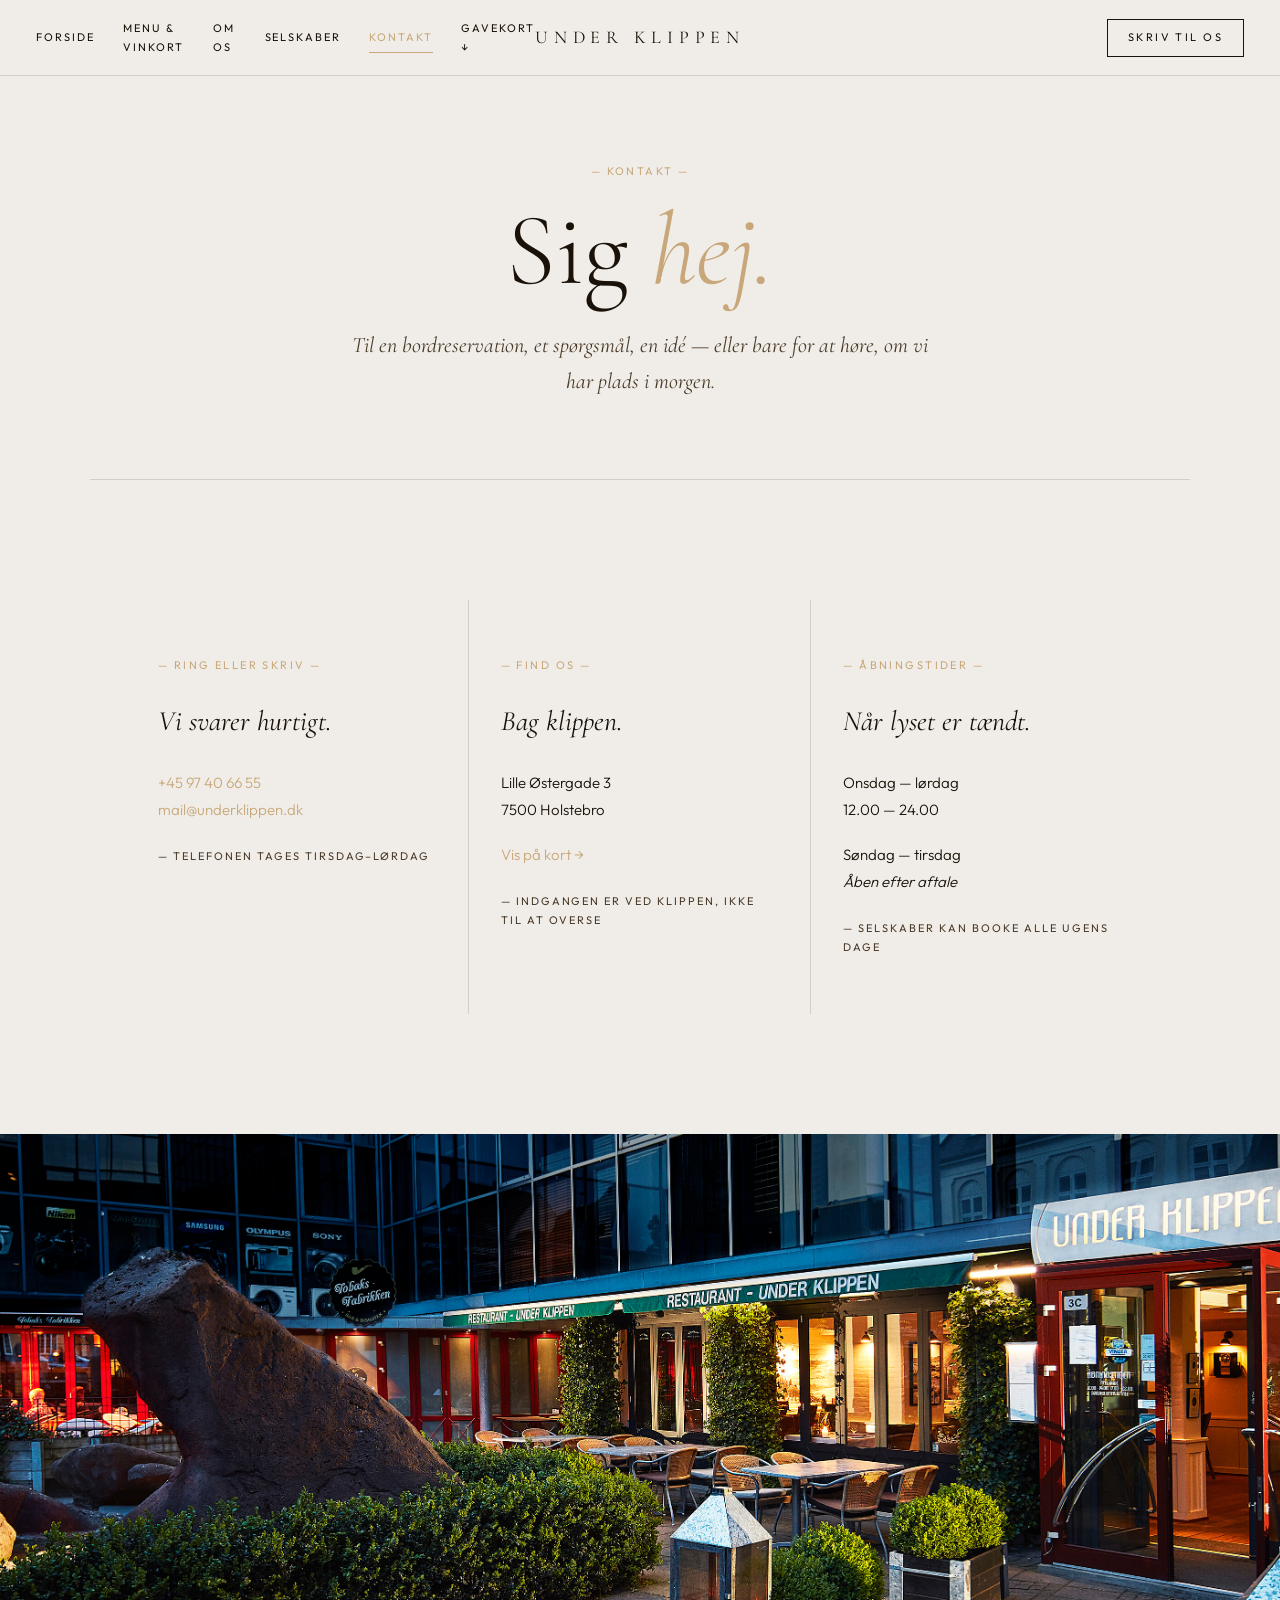
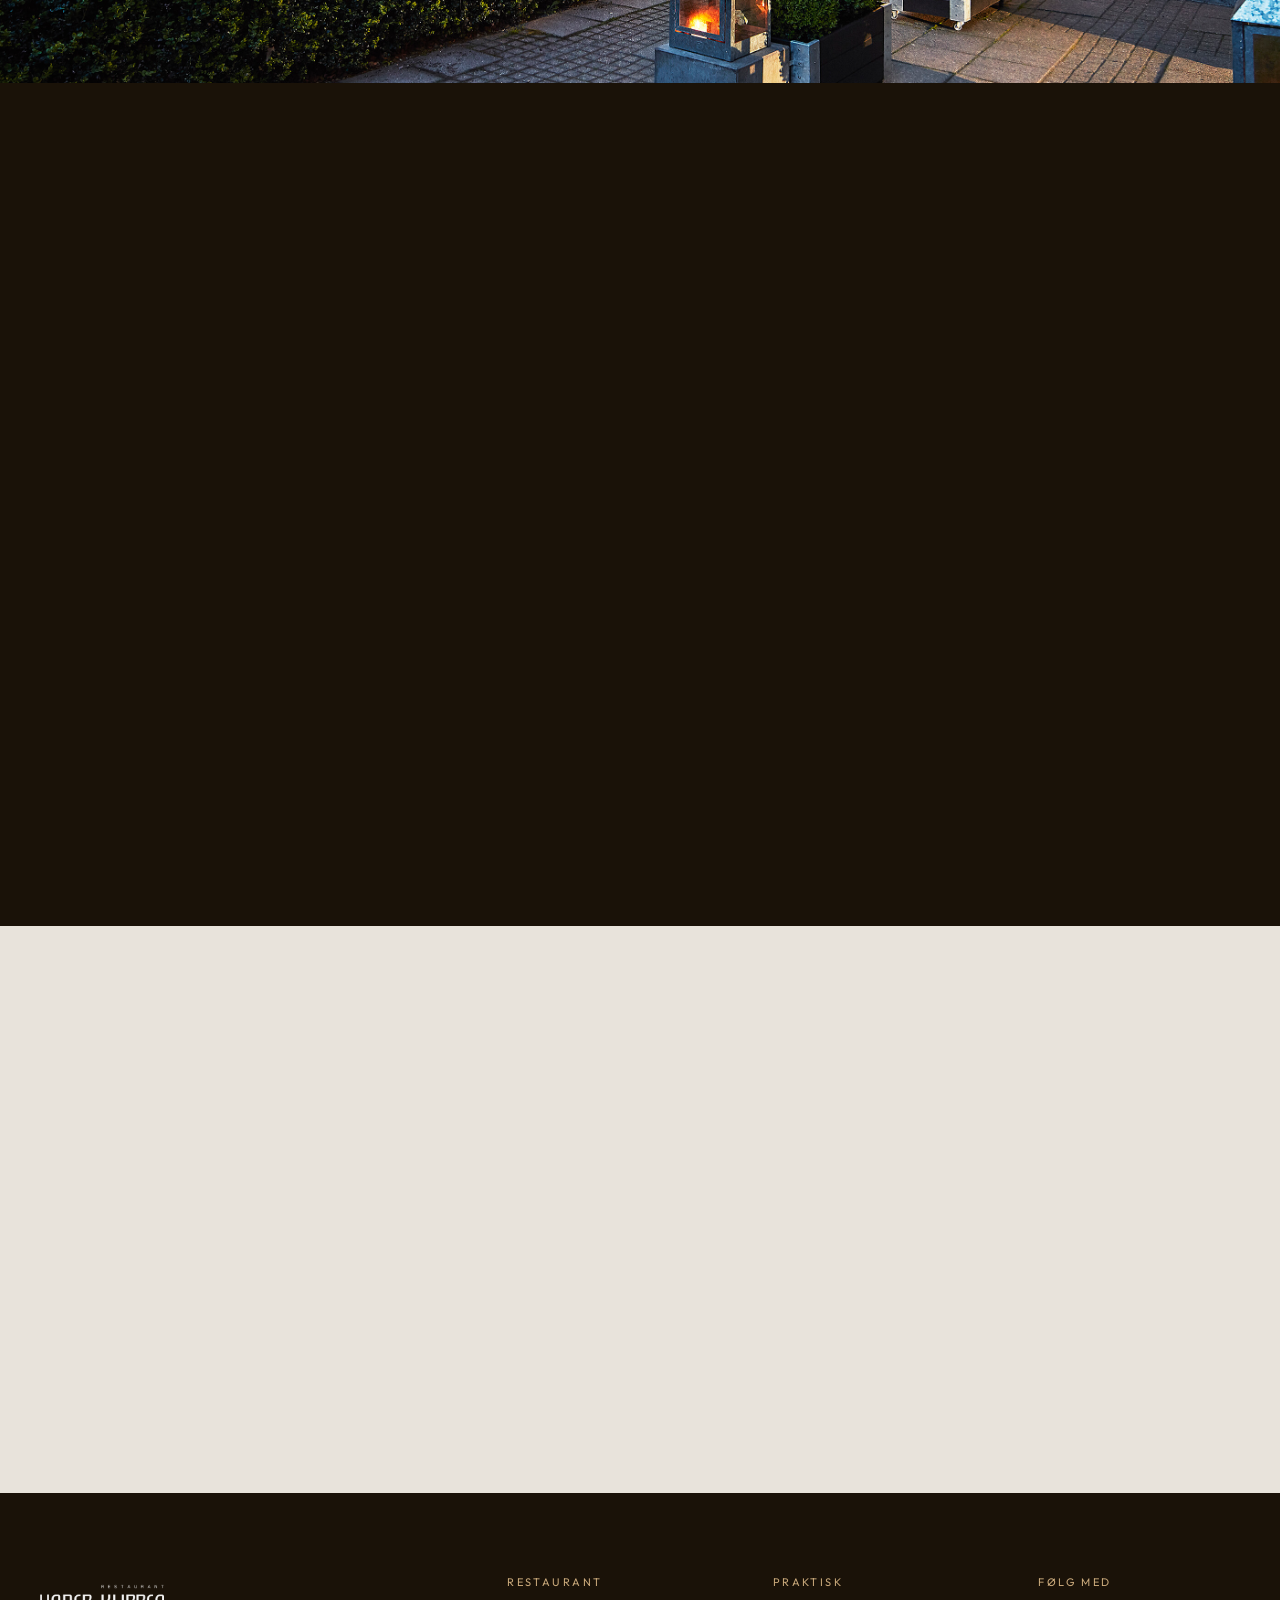
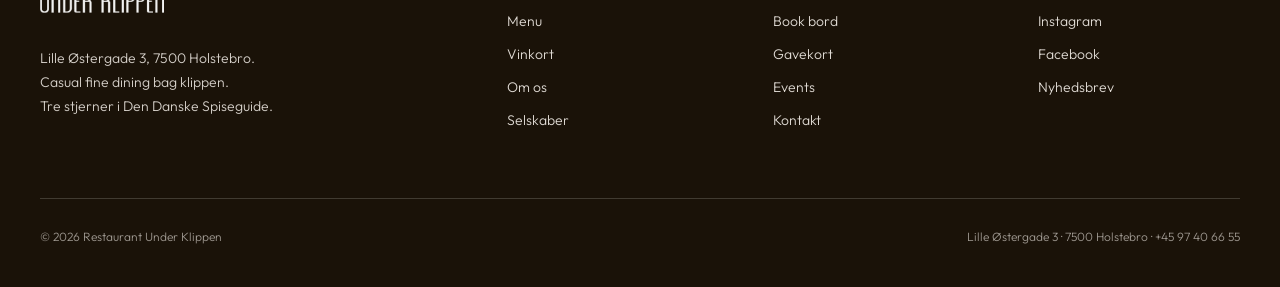
==== kontakt.html @ 476bdf45 "Initial deploy: Under Klippen website with all links wired up - Book bord, gavekort, sociale medier," ====
<!doctype html>
<html lang="da">
<head>
  <meta charset="utf-8" />
  <meta name="viewport" content="width=device-width, initial-scale=1" />
  <title>Kontakt — Under Klippen</title>
  <link rel="preconnect" href="https://fonts.googleapis.com">
  <link rel="preconnect" href="https://fonts.gstatic.com" crossorigin>
  <link href="https://fonts.googleapis.com/css2?family=Cormorant+Garamond:ital,wght@0,300;0,400;0,500;1,300;1,400&family=Outfit:wght@300;400;500&display=swap" rel="stylesheet">
  <link rel="stylesheet" href="styles.css">
  <link rel="stylesheet" href="extras.css">
  <style>
    .page-hero {
      padding: calc(var(--nav-h) + 80px) 24px 80px;
      text-align: center;
      background: var(--c-cream);
    }
    .page-hero .eyebrow { display: inline-block; margin-bottom: 18px; }
    .page-hero h1 {
      font-size: clamp(56px, 8vw, 120px);
      margin: 0 0 24px;
      letter-spacing: -0.005em;
    }
    .page-hero h1 em { font-style: italic; color: var(--c-accent); }
    .page-hero .lede {
      font-family: var(--f-display);
      font-style: italic;
      font-size: 22px;
      color: var(--c-ink-soft);
      max-width: 600px;
      margin: 0 auto;
    }

    /* Contact info grid */
    .kontakt-grid {
      max-width: 1100px;
      margin: 0 auto;
      padding: 120px 36px;
      display: grid;
      grid-template-columns: repeat(3, 1fr);
      gap: 0;
      border-top: 1px solid var(--c-rule);
    }
    .kontakt-col {
      padding: 56px 32px;
      border-right: 1px solid var(--c-rule);
      display: flex;
      flex-direction: column;
      gap: 18px;
    }
    .kontakt-col:last-child { border-right: none; }
    .kontakt-col .eyebrow { margin-bottom: 6px; }
    .kontakt-col h3 {
      font-family: var(--f-display);
      font-style: italic;
      font-weight: 400;
      font-size: 28px;
      margin: 0 0 6px;
      color: var(--c-ink);
    }
    .kontakt-col p {
      font-size: 15px;
      line-height: 1.8;
      color: var(--c-ink);
      font-weight: 300;
      margin: 0;
    }
    .kontakt-col a {
      color: var(--c-accent);
      text-decoration: none;
      border-bottom: 1px solid transparent;
      transition: border-color 0.3s ease;
    }
    .kontakt-col a:hover { border-bottom-color: var(--c-accent); }
    .kontakt-col .label-soft {
      font-size: 11px;
      letter-spacing: 0.18em;
      text-transform: uppercase;
      color: var(--c-ink-soft);
      font-weight: 400;
      margin-top: 6px;
    }
    @media (max-width: 880px) {
      .kontakt-grid { grid-template-columns: 1fr; padding: 80px 24px; }
      .kontakt-col { border-right: none; border-bottom: 1px solid var(--c-rule); }
      .kontakt-col:last-child { border-bottom: none; }
    }

    /* Wide image break */
    .kontakt-image {
      width: 100%;
      aspect-ratio: 21/9;
      overflow: hidden;
    }
    .kontakt-image img { width: 100%; height: 100%; object-fit: cover; }

    /* Contact form */
    .kontakt-form-section {
      background: var(--c-dark);
      color: var(--c-light-text);
      padding: 140px 24px;
    }
    .kontakt-form-inner {
      max-width: 1100px;
      margin: 0 auto;
      display: grid;
      grid-template-columns: 1fr 1.1fr;
      gap: 96px;
      align-items: start;
    }
    .kontakt-form-inner h2 {
      font-size: clamp(40px, 5vw, 72px);
      margin: 18px 0 28px;
    }
    .kontakt-form-inner h2 em { font-style: italic; color: var(--c-accent); }
    .kontakt-form-inner p {
      font-weight: 300;
      line-height: 1.8;
      margin: 0 0 24px;
      opacity: 0.92;
    }

    .form-grid {
      background: var(--c-mid);
      padding: 40px;
    }
    .form-row { margin-bottom: 22px; }
    .form-row label {
      display: block;
      font-size: 11px;
      letter-spacing: 0.2em;
      text-transform: uppercase;
      font-weight: 400;
      color: var(--c-light-text);
      opacity: 0.7;
      margin-bottom: 8px;
    }
    .form-row input, .form-row textarea, .form-row select {
      width: 100%;
      background: transparent;
      border: none;
      border-bottom: 1px solid rgba(232,222,205,0.25);
      color: var(--c-light-text);
      font-family: var(--f-display);
      font-size: 18px;
      padding: 8px 0;
      transition: border-color var(--t-fast);
    }
    .form-row input:focus, .form-row textarea:focus, .form-row select:focus {
      outline: none;
      border-bottom-color: var(--c-accent);
    }
    .form-row textarea { min-height: 100px; resize: vertical; }
    .form-pair {
      display: grid;
      grid-template-columns: 1fr 1fr;
      gap: 24px;
    }
    .form-grid .btn-solid { width: 100%; margin-top: 12px; }
    @media (max-width: 880px) {
      .kontakt-form-inner { grid-template-columns: 1fr; gap: 56px; }
      .form-pair { grid-template-columns: 1fr; }
    }

    /* Find os section */
    .findos {
      padding: 140px 36px;
      background: var(--c-cream-warm);
      text-align: center;
    }
    .findos .eyebrow { margin-bottom: 18px; display: inline-block; }
    .findos h2 {
      font-size: clamp(40px, 5vw, 64px);
      margin: 0 0 32px;
    }
    .findos h2 em { font-style: italic; color: var(--c-accent); }
    .findos .addr {
      font-family: var(--f-display);
      font-style: italic;
      font-size: 26px;
      color: var(--c-ink);
      line-height: 1.5;
      margin: 0 0 28px;
    }
    .findos .map-link {
      font-size: 11px;
      letter-spacing: 0.18em;
      text-transform: uppercase;
      color: var(--c-accent);
      text-decoration: none;
      border-bottom: 1px solid var(--c-accent);
      padding-bottom: 4px;
    }

    .nav-link.is-active { color: var(--c-accent); }
  </style>
</head>
<body>

<header class="nav">
  <button class="nav-burger" aria-label="Menu"><span></span><span></span></button>
  <nav class="nav-links">
    <a class="nav-link" href="index.html">Forside</a>
    <a class="nav-link" href="menu.html">Menu &amp; Vinkort</a>
    <a class="nav-link" href="om-os.html">Om os</a>
    <a class="nav-link" href="selskaber.html">Selskaber</a>
    <a class="nav-link is-active" href="kontakt.html">Kontakt</a>
    <a class="nav-link" href="index.html#gavekort">Gavekort ↓</a>
  </nav>
  <a class="nav-wordmark" href="index.html">UNDER&nbsp;KLIPPEN</a>
  <div class="nav-right">
    <a class="btn-outline" href="#skriv">Skriv til os</a>
  </div>
</header>

<section class="page-hero" data-screen-label="01 Hero">
  <span class="eyebrow reveal">— Kontakt —</span>
  <h1 class="display reveal" data-delay="1">
    Sig <em>hej.</em>
  </h1>
  <p class="lede reveal" data-delay="2">
    Til en bordreservation, et spørgsmål, en idé — eller bare for at høre, om vi har plads i morgen.
  </p>
</section>

<!-- 3-column contact info -->
<div class="kontakt-grid">
  <div class="kontakt-col reveal">
    <span class="eyebrow">— Ring eller skriv —</span>
    <h3>Vi svarer hurtigt.</h3>
    <p>
      <a href="tel:+4597406655">+45 97 40 66 55</a><br>
      <a href="mailto:mail@underklippen.dk">mail@underklippen.dk</a>
    </p>
    <p class="label-soft">— Telefonen tages tirsdag–lørdag</p>
  </div>

  <div class="kontakt-col reveal" data-delay="1">
    <span class="eyebrow">— Find os —</span>
    <h3>Bag klippen.</h3>
    <p>
      Lille Østergade 3<br>
      7500 Holstebro
    </p>
    <p>
      <a href="https://www.google.com/maps/search/?api=1&query=Lille+%C3%98stergade+3+7500+Holstebro" target="_blank" rel="noopener">Vis på kort →</a>
    </p>
    <p class="label-soft">— Indgangen er ved klippen, ikke til at overse</p>
  </div>

  <div class="kontakt-col reveal" data-delay="2">
    <span class="eyebrow">— Åbningstider —</span>
    <h3>Når lyset er tændt.</h3>
    <p>
      Onsdag — lørdag<br>
      12.00 — 24.00
    </p>
    <p>
      Søndag — tirsdag<br>
      <em>Åben efter aftale</em>
    </p>
    <p class="label-soft">— Selskaber kan booke alle ugens dage</p>
  </div>
</div>

<!-- Image break -->
<div class="kontakt-image reveal">
  <img src="assets/exterior-wide.jpg" alt="Under Klippen, set udefra" />
</div>

<!-- Contact form -->
<section id="skriv" class="kontakt-form-section">
  <div class="kontakt-form-inner">
    <div class="reveal">
      <span class="eyebrow">— Skriv til os —</span>
      <h2 class="display">Et par <em>linjer</em> er nok.</h2>
      <p>
        Bordreservationer foregår nemmest via vores online-booking eller direkte
        på telefonen. Skriver du til os om noget andet — et spørgsmål, en
        særlig anledning, allergier — så hører du fra os indenfor en arbejdsdag.
      </p>
      <p style="font-family: var(--f-display); font-size: 22px; color: var(--c-accent); margin-top: 32px;">
        mail@underklippen.dk<br>
        +45 97 40 66 55
      </p>
      <p style="font-size: 13px; opacity: 0.7; margin-top: 32px;">
        Tirsdag–lørdag · 10.00–17.00
      </p>
    </div>

    <form class="form-grid reveal" data-delay="1" onsubmit="event.preventDefault(); this.querySelector('button').textContent='Tak — vi vender tilbage hurtigt'; this.querySelector('button').disabled = true;">
      <div class="form-pair">
        <div class="form-row">
          <label>Navn</label>
          <input type="text" required>
        </div>
        <div class="form-row">
          <label>Telefon</label>
          <input type="tel">
        </div>
      </div>
      <div class="form-row">
        <label>Email</label>
        <input type="email" required>
      </div>
      <div class="form-row">
        <label>Hvad drejer det sig om?</label>
        <select>
          <option>Bordreservation</option>
          <option>Spørgsmål til menu / allergier</option>
          <option>Selskab</option>
          <option>Gavekort</option>
          <option>Presse</option>
          <option>Andet</option>
        </select>
      </div>
      <div class="form-row">
        <label>Skriv et par linjer</label>
        <textarea placeholder="Hvad kan vi hjælpe med?"></textarea>
      </div>
      <button type="submit" class="btn-solid">Send</button>
    </form>
  </div>
</section>

<!-- Find os -->
<section class="findos">
  <span class="eyebrow reveal">— Adressen —</span>
  <h2 class="display reveal" data-delay="1">
    Vi <em>flytter</em> ikke.
  </h2>
  <p class="addr reveal" data-delay="2">
    Lille Østergade 3<br>
    7500 Holstebro
  </p>
  <p class="reveal" data-delay="3">
    <a class="map-link" href="https://www.google.com/maps/search/?api=1&query=Lille+%C3%98stergade+3+7500+Holstebro" target="_blank" rel="noopener">Åbn i Google Maps →</a>
  </p>
</section>

<!-- Footer -->
<footer class="footer" data-tone="dark">
  <div class="footer-grid">
    <div>
      <img src="assets/logo-white.png" alt="Under Klippen" style="height: 56px; width: auto; margin-bottom: 18px; opacity: 0.95;" />
      <p style="font-size: 14px; max-width: 360px; opacity: 0.85; font-weight: 300; line-height: 1.7;">
        Lille Østergade 3, 7500 Holstebro.<br>
        Casual fine dining bag klippen.<br>
        Tre stjerner i Den Danske Spiseguide.
      </p>
    </div>
    <div>
      <h4>Restaurant</h4>
      <ul>
        <li><a href="menu.html">Menu</a></li>
        <li><a href="menu.html#vin">Vinkort</a></li>
        <li><a href="om-os.html">Om os</a></li>
        <li><a href="selskaber.html">Selskaber</a></li>
      </ul>
    </div>
    <div>
      <h4>Praktisk</h4>
      <ul>
        <li><a href="https://underklippen.superbexperience.com/reserve/experience" target="_blank" rel="noopener">Book bord</a></li>
        <li><a href="https://giftcard.superbexperience.com/underklippen" target="_blank" rel="noopener">Gavekort</a></li>
        <li><a href="index.html#events">Events</a></li>
        <li><a href="kontakt.html">Kontakt</a></li>
      </ul>
    </div>
    <div>
      <h4>Følg med</h4>
      <ul>
        <li><a href="https://www.instagram.com/underklippen/" target="_blank" rel="noopener">Instagram</a></li>
        <li><a href="https://www.facebook.com/underklippen" target="_blank" rel="noopener">Facebook</a></li>
        <li><a href="#">Nyhedsbrev</a></li>
      </ul>
    </div>
  </div>
  <div class="footer-base">
    <span>© 2026 Restaurant Under Klippen</span>
    <span>Lille Østergade 3 · 7500 Holstebro · +45 97 40 66 55</span>
  </div>
</footer>

<script src="site.js"></script>
<script src="tweaks.js"></script>
</body>
</html>
---- styles.css ----
/* ===========================================================
   Under Klippen — design system
   Warm stone / cave palette, editorial layout
   =========================================================== */

:root {
  --c-dark: #1a1208;
  --c-mid: #2e2218;
  --c-accent: #c8a87a;
  --c-light-text: #f5f0ea;
  --c-cream: #f0ede8;
  --c-cream-warm: #e8e3db;
  --c-ink: #1a1208;
  --c-ink-soft: #4a3a28;
  --c-rule: rgba(26, 18, 8, 0.14);
  --c-rule-light: rgba(245, 240, 234, 0.18);

  --f-display: "Cormorant Garamond", "Cormorant", Georgia, serif;
  --f-body: "Outfit", -apple-system, BlinkMacSystemFont, "Helvetica Neue", sans-serif;

  --ease: cubic-bezier(0.33, 1, 0.68, 1);
  --t-fast: 0.3s var(--ease);
  --t-slow: 0.7s var(--ease);

  --nav-h: 76px;
}

* { box-sizing: border-box; }
html, body { margin: 0; padding: 0; }
html { scroll-behavior: smooth; }

body {
  font-family: var(--f-body);
  font-weight: 400;
  font-size: 16px;
  line-height: 1.65;
  color: var(--c-ink);
  background: var(--c-cream);
  -webkit-font-smoothing: antialiased;
  text-rendering: optimizeLegibility;
}

img { display: block; max-width: 100%; }
a { color: inherit; text-decoration: none; }

/* --- Typography ----------------------------------------------------- */

.display {
  font-family: var(--f-display);
  font-weight: 300;
  letter-spacing: -0.005em;
  line-height: 1.02;
  text-wrap: balance;
}

.eyebrow {
  font-family: var(--f-body);
  font-weight: 400;
  font-size: 11px;
  letter-spacing: 0.22em;
  text-transform: uppercase;
  color: var(--c-accent);
}

.body-lg {
  font-size: 18px;
  font-weight: 300;
  line-height: 1.7;
  text-wrap: pretty;
}

.body { font-size: 15px; line-height: 1.7; font-weight: 400; }
.caption { font-size: 12px; font-weight: 300; letter-spacing: 0.04em; }

/* --- Navigation ----------------------------------------------------- */

.nav {
  position: fixed;
  top: 0; left: 0; right: 0;
  height: var(--nav-h);
  z-index: 100;
  display: grid;
  grid-template-columns: 1fr auto 1fr;
  align-items: center;
  padding: 0 36px;
  background: rgba(240, 237, 232, 0.92);
  backdrop-filter: blur(14px);
  -webkit-backdrop-filter: blur(14px);
  border-bottom: 1px solid var(--c-rule);
  opacity: 0;
  transform: translateY(-12px);
  transition: opacity var(--t-slow), transform var(--t-slow), background var(--t-fast), color var(--t-fast);
}
.nav.is-loaded { opacity: 1; transform: translateY(0); }

.nav.is-dark {
  background: rgba(26, 18, 8, 0.72);
  color: var(--c-light-text);
  border-bottom-color: var(--c-rule-light);
}

.nav-links {
  display: flex;
  gap: 28px;
  align-items: center;
  font-size: 11px;
  letter-spacing: 0.18em;
  text-transform: uppercase;
  font-weight: 400;
}

.nav-link {
  position: relative;
  padding: 6px 0;
  cursor: pointer;
  display: inline-flex;
  align-items: center;
  gap: 4px;
}
.nav-link::after {
  content: "";
  position: absolute;
  left: 0; right: 0; bottom: 0;
  height: 1px;
  background: currentColor;
  transform: scaleX(0);
  transform-origin: left center;
  transition: transform var(--t-fast);
}
.nav-link:hover::after { transform: scaleX(1); }
.nav-link.is-active::after { transform: scaleX(1); }

.nav-wordmark {
  font-family: var(--f-display);
  font-weight: 400;
  font-size: 18px;
  letter-spacing: 0.32em;
  text-transform: uppercase;
  white-space: nowrap;
}

.nav-right {
  display: flex;
  justify-content: flex-end;
  align-items: center;
  gap: 18px;
}

.btn-outline {
  display: inline-flex;
  align-items: center;
  justify-content: center;
  height: 38px;
  padding: 0 20px;
  border: 1px solid currentColor;
  font-size: 11px;
  letter-spacing: 0.22em;
  text-transform: uppercase;
  font-weight: 400;
  cursor: pointer;
  background: transparent;
  color: inherit;
  transition: background var(--t-fast), color var(--t-fast);
  font-family: var(--f-body);
}
.btn-outline:hover {
  background: var(--c-ink);
  color: var(--c-cream);
}
.nav.is-dark .btn-outline:hover {
  background: var(--c-cream);
  color: var(--c-ink);
}

.btn-solid {
  display: inline-flex;
  align-items: center;
  justify-content: center;
  height: 52px;
  padding: 0 36px;
  background: var(--c-accent);
  color: var(--c-dark);
  border: none;
  font-size: 11px;
  letter-spacing: 0.24em;
  text-transform: uppercase;
  font-weight: 500;
  cursor: pointer;
  transition: background var(--t-fast), color var(--t-fast), transform var(--t-fast);
  font-family: var(--f-body);
}
.btn-solid:hover {
  background: var(--c-cream);
  color: var(--c-dark);
}

.btn-ghost {
  display: inline-flex;
  align-items: center;
  gap: 10px;
  font-size: 11px;
  letter-spacing: 0.22em;
  text-transform: uppercase;
  cursor: pointer;
  background: transparent;
  border: none;
  color: inherit;
  font-family: var(--f-body);
  padding: 0;
}
.btn-ghost .arrow {
  display: inline-block;
  width: 28px;
  height: 1px;
  background: currentColor;
  position: relative;
  transition: width var(--t-fast);
}
.btn-ghost .arrow::after {
  content: "";
  position: absolute;
  right: 0; top: -3px;
  width: 8px; height: 8px;
  border-top: 1px solid currentColor;
  border-right: 1px solid currentColor;
  transform: rotate(45deg);
}
.btn-ghost:hover .arrow { width: 44px; }

/* --- Mobile nav drawer --------------------------------------------- */

.nav-burger {
  display: none;
  width: 28px; height: 28px;
  border: none;
  background: transparent;
  position: relative;
  cursor: pointer;
  color: inherit;
}
.nav-burger span {
  position: absolute;
  left: 4px; right: 4px;
  height: 1px;
  background: currentColor;
  transition: transform var(--t-fast), opacity var(--t-fast);
}
.nav-burger span:nth-child(1) { top: 9px; }
.nav-burger span:nth-child(2) { top: 18px; }

@media (max-width: 1180px) {
  .nav-links { gap: 20px; font-size: 10px; letter-spacing: 0.14em; }
  .nav-wordmark { font-size: 16px; letter-spacing: 0.26em; }
}

@media (max-width: 1040px) {
  .nav { padding: 0 20px; grid-template-columns: auto 1fr auto; }
  .nav-links { display: none; }
  .nav-burger { display: block; }
  .nav-wordmark { font-size: 14px; letter-spacing: 0.28em; }
  .nav-right .btn-outline { padding: 0 14px; font-size: 10px; height: 34px; }
}

/* --- Reveal on scroll ---------------------------------------------- */

.reveal {
  opacity: 0;
  transform: translateY(20px);
  transition: opacity var(--t-slow), transform var(--t-slow);
}
.reveal.is-in { opacity: 1; transform: translateY(0); }
.reveal[data-delay="1"] { transition-delay: 0.08s; }
.reveal[data-delay="2"] { transition-delay: 0.16s; }
.reveal[data-delay="3"] { transition-delay: 0.24s; }
.reveal[data-delay="4"] { transition-delay: 0.32s; }

/* --- Sections ------------------------------------------------------ */

section { position: relative; }

.section-pad { padding: 140px 0; }
.section-pad-sm { padding: 96px 0; }

.col-narrow {
  max-width: 640px;
  margin: 0 auto;
  padding: 0 24px;
  text-align: center;
}

.section-divider {
  display: block;
  width: 1px;
  height: 64px;
  background: var(--c-rule);
  margin: 0 auto;
}
.is-dark-bg .section-divider { background: var(--c-rule-light); }

.is-dark-bg {
  background: var(--c-dark);
  color: var(--c-light-text);
}
.is-dark-bg .eyebrow { color: var(--c-accent); }
.is-mid-bg {
  background: var(--c-mid);
  color: var(--c-light-text);
}

/* --- Image pairs --------------------------------------------------- */

.pair {
  display: grid;
  grid-template-columns: 1fr 1fr;
  gap: 0;
  width: 100%;
}
.pair > .pair-frame {
  position: relative;
  overflow: hidden;
  aspect-ratio: 4 / 5;
}
.pair > .pair-frame img {
  width: 100%; height: 100%;
  object-fit: cover;
  transition: transform 1.2s var(--ease);
}
.pair > .pair-frame:hover img { transform: scale(1.03); }

.pair.offset-left > .pair-frame:first-child { margin-top: 80px; }
.pair.offset-right > .pair-frame:last-child  { margin-top: 80px; }

@media (max-width: 720px) {
  .pair { grid-template-columns: 1fr; }
  .pair.offset-left > .pair-frame:first-child,
  .pair.offset-right > .pair-frame:last-child { margin-top: 0; }
}

/* --- Image placeholder (in case any) ------------------------------- */

.ph {
  background:
    repeating-linear-gradient(135deg, rgba(200,168,122,0.06) 0 12px, transparent 12px 24px),
    var(--c-mid);
  display: grid; place-items: center;
  color: var(--c-accent);
  font-family: ui-monospace, monospace;
  font-size: 11px;
  letter-spacing: 0.1em;
}

/* --- Footer -------------------------------------------------------- */

.footer {
  background: var(--c-dark);
  color: var(--c-light-text);
  padding: 80px 36px 40px;
}
.footer-grid {
  max-width: 1200px;
  margin: 0 auto;
  display: grid;
  grid-template-columns: 2fr 1fr 1fr 1fr;
  gap: 64px;
  padding-bottom: 56px;
  border-bottom: 1px solid var(--c-rule-light);
}
.footer-mark {
  font-family: var(--f-display);
  font-weight: 300;
  font-size: 28px;
  letter-spacing: 0.18em;
  margin-bottom: 16px;
}
.footer h4 {
  font-family: var(--f-body);
  font-size: 11px;
  letter-spacing: 0.22em;
  text-transform: uppercase;
  font-weight: 400;
  color: var(--c-accent);
  margin: 0 0 18px;
}
.footer ul { list-style: none; padding: 0; margin: 0; }
.footer li { margin-bottom: 10px; font-size: 14px; font-weight: 300; opacity: 0.9; }
.footer li a { transition: color var(--t-fast); }
.footer li a:hover { color: var(--c-accent); }
.footer-base {
  max-width: 1200px;
  margin: 0 auto;
  display: flex;
  justify-content: space-between;
  padding-top: 28px;
  font-size: 12px;
  opacity: 0.6;
  font-weight: 300;
}

@media (max-width: 880px) {
  .footer-grid { grid-template-columns: 1fr 1fr; gap: 40px; }
  .footer-base { flex-direction: column; gap: 8px; }
}

/* --- Custom utility ------------------------------------------------ */

.italic-soft { font-style: italic; color: var(--c-accent); font-family: var(--f-display); font-weight: 400; }

hr.fine {
  border: none;
  border-top: 1px solid var(--c-rule);
  margin: 48px 0;
}
.is-dark-bg hr.fine { border-top-color: var(--c-rule-light); }
---- extras.css ----
/* Mobile drawer styles + extra small bits */

.nav-drawer {
  position: fixed;
  inset: 0;
  z-index: 200;
  background: var(--c-dark);
  color: var(--c-light-text);
  opacity: 0;
  pointer-events: none;
  transition: opacity 0.4s var(--ease);
  display: grid;
  place-items: center;
}
.nav-drawer.is-open { opacity: 1; pointer-events: auto; }
.nav-drawer nav { display: flex; flex-direction: column; gap: 22px; align-items: center; text-align: center; }
.nav-drawer nav a {
  font-family: var(--f-display);
  font-weight: 300;
  font-size: 32px;
  letter-spacing: 0.04em;
}
.nav-drawer nav a.cta {
  margin-top: 24px;
  font-family: var(--f-body);
  font-size: 11px;
  letter-spacing: 0.24em;
  text-transform: uppercase;
  border: 1px solid var(--c-accent);
  color: var(--c-accent);
  padding: 14px 28px;
}
.nav-drawer-close {
  position: absolute;
  top: 18px; right: 22px;
  width: 44px; height: 44px;
  background: transparent;
  border: none;
  color: var(--c-light-text);
  font-size: 32px;
  cursor: pointer;
  font-family: var(--f-display);
}

/* Logo badge (used in dark hero panel) */
.logo-badge {
  display: inline-flex;
  flex-direction: column;
  align-items: center;
  gap: 18px;
  color: var(--c-light-text);
}
.logo-badge .brand-row {
  font-size: 11px;
  letter-spacing: 0.4em;
  text-transform: uppercase;
  color: var(--c-accent);
  font-weight: 400;
  margin-bottom: 4px;
}
.logo-badge .brand-mark {
  width: 320px;
  max-width: 70vw;
  height: auto;
  display: block;
}
@media (max-width: 880px) {
  .logo-badge .brand-mark { width: 260px; }
}
.logo-badge .est {
  font-size: 10px;
  letter-spacing: 0.4em;
  text-transform: uppercase;
  color: var(--c-accent);
  margin-top: 8px;
}
.logo-badge .stars {
  display: flex; gap: 6px;
  font-size: 11px;
  letter-spacing: 0.06em;
  color: var(--c-accent);
  margin-top: 24px;
  font-family: var(--f-body);
  text-transform: uppercase;
  font-weight: 300;
}
.logo-badge .stars .dots { letter-spacing: 0.3em; }

/* Diamond/rock decoration */
.rock-mark {
  width: 28px; height: 28px;
  border: 1px solid currentColor;
  transform: rotate(45deg);
  display: inline-block;
}
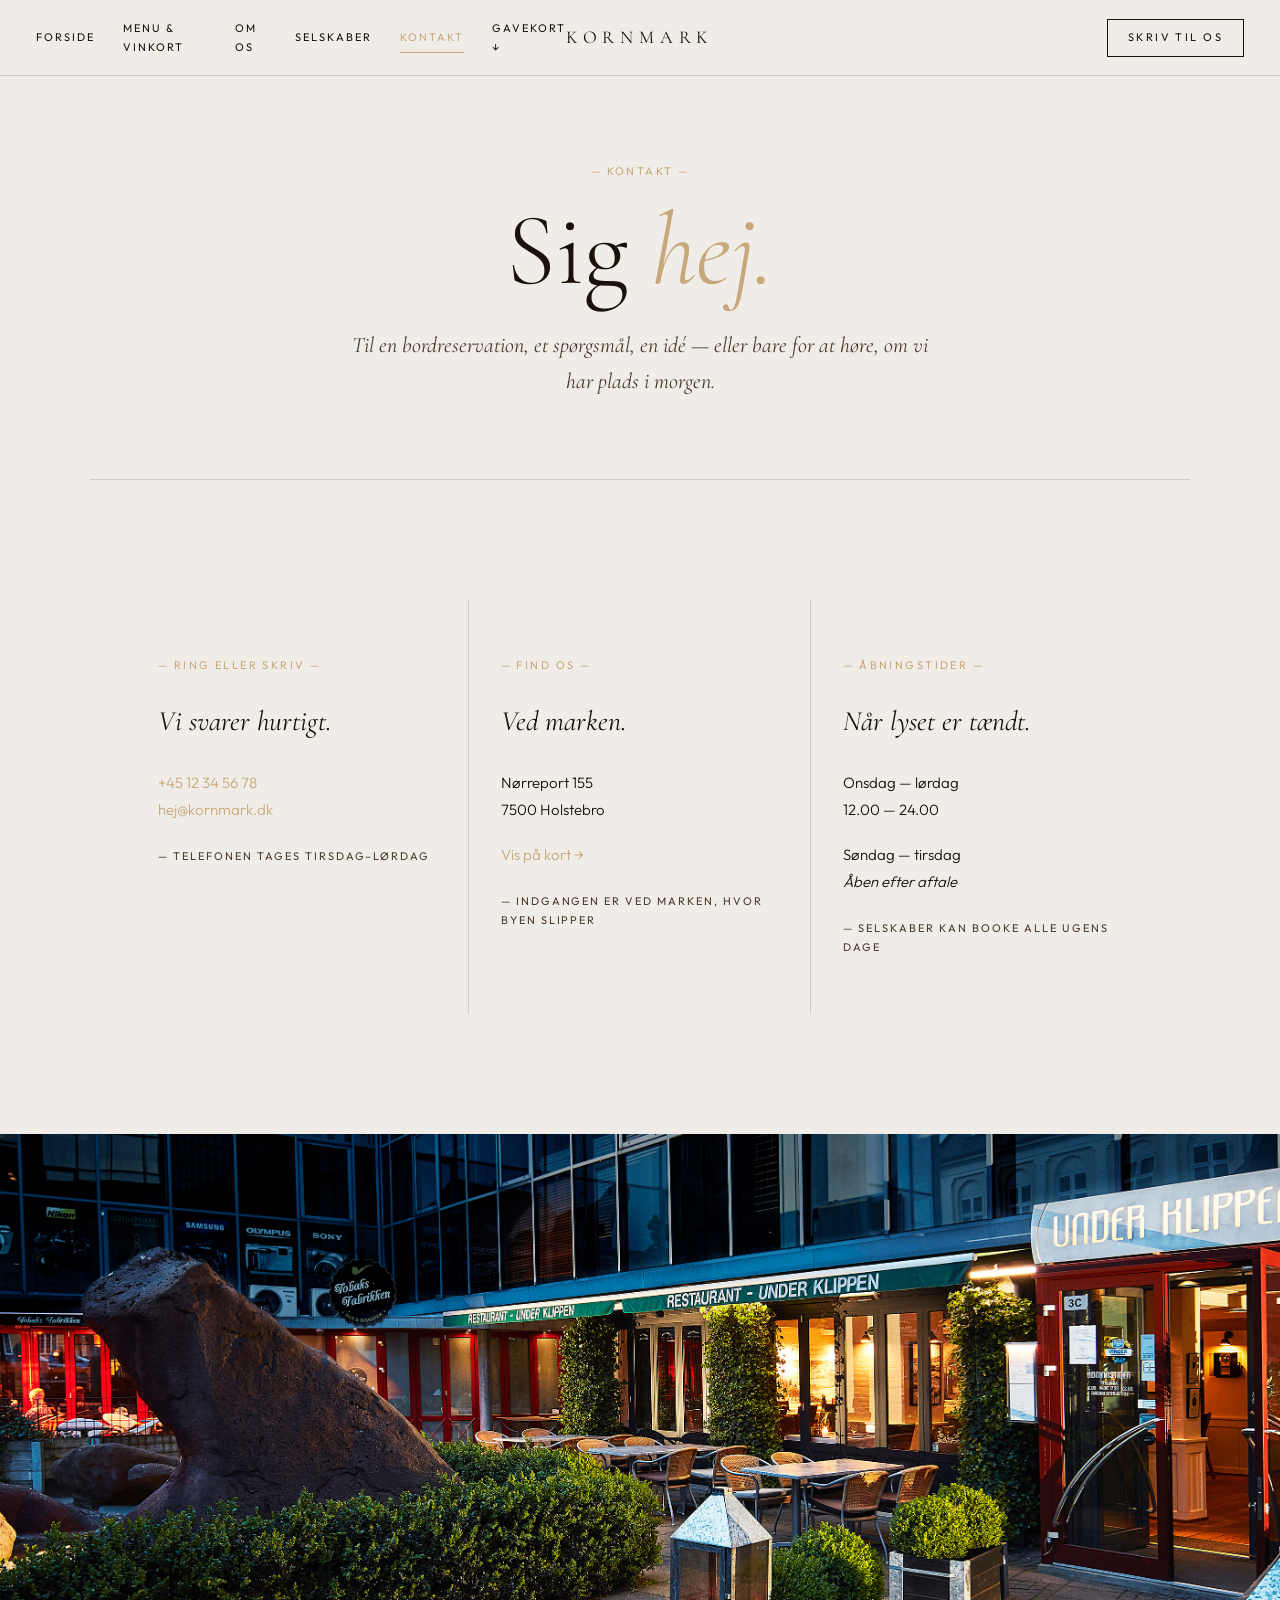
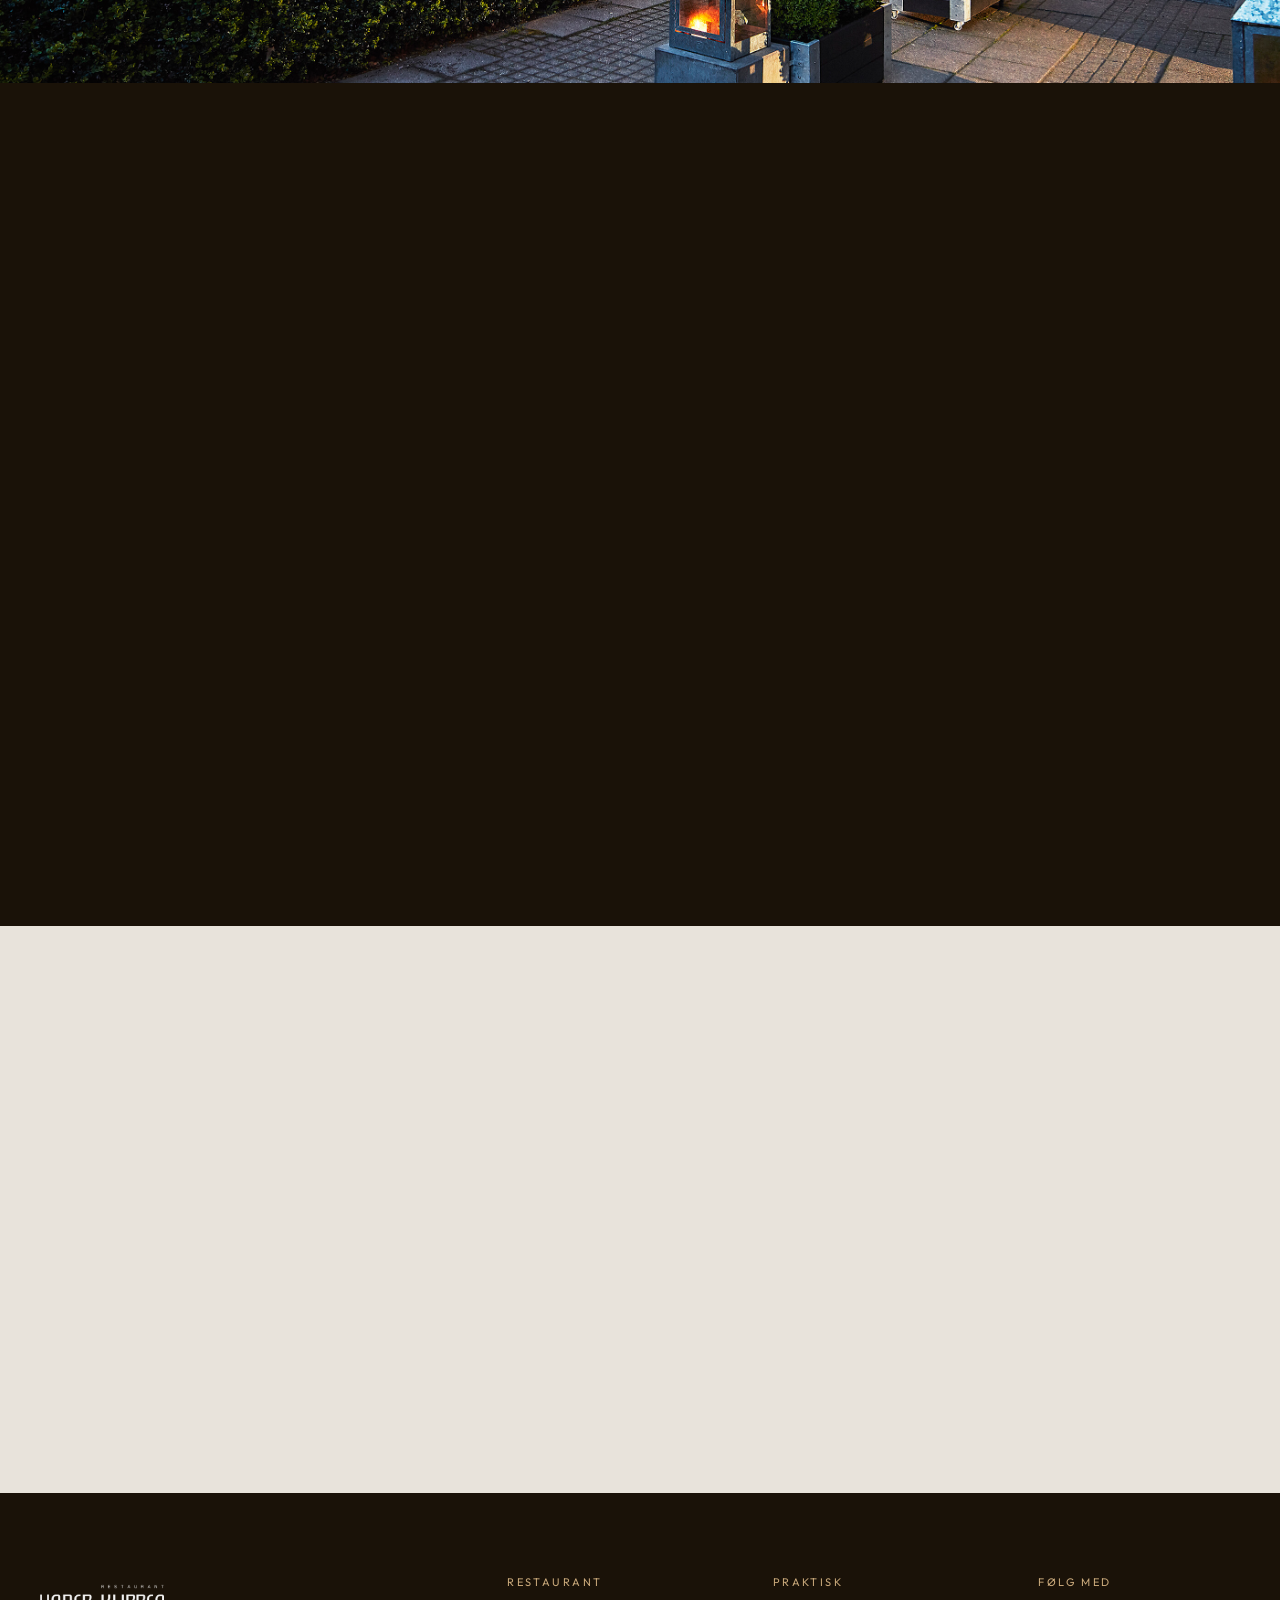
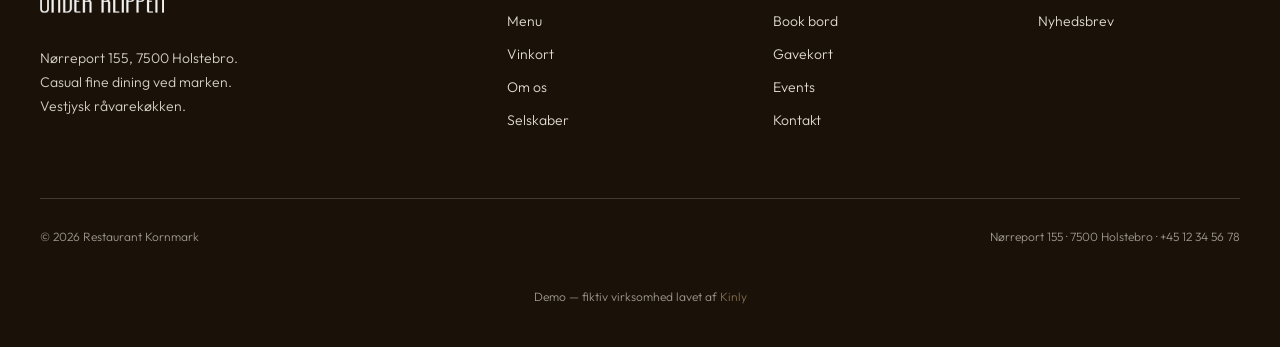
==== commit 1e7851ef: "content: fiktionaliser demo (Restaurant Kornmark)" ====
--- a/kontakt.html
+++ b/kontakt.html
@@ -3,7 +3,7 @@
 <head>
   <meta charset="utf-8" />
   <meta name="viewport" content="width=device-width, initial-scale=1" />
-  <title>Kontakt — Under Klippen</title>
+  <title>Kontakt — Restaurant Kornmark</title>
   <link rel="preconnect" href="https://fonts.googleapis.com">
   <link rel="preconnect" href="https://fonts.gstatic.com" crossorigin>
   <link href="https://fonts.googleapis.com/css2?family=Cormorant+Garamond:ital,wght@0,300;0,400;0,500;1,300;1,400&family=Outfit:wght@300;400;500&display=swap" rel="stylesheet">
@@ -207,7 +207,7 @@
     <a class="nav-link is-active" href="kontakt.html">Kontakt</a>
     <a class="nav-link" href="index.html#gavekort">Gavekort ↓</a>
   </nav>
-  <a class="nav-wordmark" href="index.html">UNDER&nbsp;KLIPPEN</a>
+  <a class="nav-wordmark" href="index.html">KORNMARK</a>
   <div class="nav-right">
     <a class="btn-outline" href="#skriv">Skriv til os</a>
   </div>
@@ -229,23 +229,23 @@
     <span class="eyebrow">— Ring eller skriv —</span>
     <h3>Vi svarer hurtigt.</h3>
     <p>
-      <a href="tel:+4597406655">+45 97 40 66 55</a><br>
-      <a href="mailto:mail@underklippen.dk">mail@underklippen.dk</a>
+      <a href="tel:+4512345678">+45 12 34 56 78</a><br>
+      <a href="mailto:hej@kornmark.dk">hej@kornmark.dk</a>
     </p>
     <p class="label-soft">— Telefonen tages tirsdag–lørdag</p>
   </div>
 
   <div class="kontakt-col reveal" data-delay="1">
     <span class="eyebrow">— Find os —</span>
-    <h3>Bag klippen.</h3>
-    <p>
-      Lille Østergade 3<br>
+    <h3>Ved marken.</h3>
+    <p>
+      Nørreport 155<br>
       7500 Holstebro
     </p>
     <p>
-      <a href="https://www.google.com/maps/search/?api=1&query=Lille+%C3%98stergade+3+7500+Holstebro" target="_blank" rel="noopener">Vis på kort →</a>
-    </p>
-    <p class="label-soft">— Indgangen er ved klippen, ikke til at overse</p>
+      <a href="https://www.google.com/maps/search/?api=1&query=N%C3%B8rreport+155+7500+Holstebro" target="_blank" rel="noopener">Vis på kort →</a>
+    </p>
+    <p class="label-soft">— Indgangen er ved marken, hvor byen slipper</p>
   </div>
 
   <div class="kontakt-col reveal" data-delay="2">
@@ -265,7 +265,7 @@
 
 <!-- Image break -->
 <div class="kontakt-image reveal">
-  <img src="assets/exterior-wide.jpg" alt="Under Klippen, set udefra" />
+  <img src="assets/exterior-wide.jpg" alt="Restaurant Kornmark, set udefra" />
 </div>
 
 <!-- Contact form -->
@@ -280,8 +280,8 @@
         særlig anledning, allergier — så hører du fra os indenfor en arbejdsdag.
       </p>
       <p style="font-family: var(--f-display); font-size: 22px; color: var(--c-accent); margin-top: 32px;">
-        mail@underklippen.dk<br>
-        +45 97 40 66 55
+        hej@kornmark.dk<br>
+        +45 12 34 56 78
       </p>
       <p style="font-size: 13px; opacity: 0.7; margin-top: 32px;">
         Tirsdag–lørdag · 10.00–17.00
@@ -330,11 +330,11 @@
     Vi <em>flytter</em> ikke.
   </h2>
   <p class="addr reveal" data-delay="2">
-    Lille Østergade 3<br>
+    Nørreport 155<br>
     7500 Holstebro
   </p>
   <p class="reveal" data-delay="3">
-    <a class="map-link" href="https://www.google.com/maps/search/?api=1&query=Lille+%C3%98stergade+3+7500+Holstebro" target="_blank" rel="noopener">Åbn i Google Maps →</a>
+    <a class="map-link" href="https://www.google.com/maps/search/?api=1&query=N%C3%B8rreport+155+7500+Holstebro" target="_blank" rel="noopener">Åbn i Google Maps →</a>
   </p>
 </section>
 
@@ -342,11 +342,11 @@
 <footer class="footer" data-tone="dark">
   <div class="footer-grid">
     <div>
-      <img src="assets/logo-white.png" alt="Under Klippen" style="height: 56px; width: auto; margin-bottom: 18px; opacity: 0.95;" />
+      <img src="assets/logo-white.png" alt="Restaurant Kornmark" style="height: 56px; width: auto; margin-bottom: 18px; opacity: 0.95;" />
       <p style="font-size: 14px; max-width: 360px; opacity: 0.85; font-weight: 300; line-height: 1.7;">
-        Lille Østergade 3, 7500 Holstebro.<br>
-        Casual fine dining bag klippen.<br>
-        Tre stjerner i Den Danske Spiseguide.
+        Nørreport 155, 7500 Holstebro.<br>
+        Casual fine dining ved marken.<br>
+        Vestjysk råvarekøkken.
       </p>
     </div>
     <div>
@@ -361,8 +361,8 @@
     <div>
       <h4>Praktisk</h4>
       <ul>
-        <li><a href="https://underklippen.superbexperience.com/reserve/experience" target="_blank" rel="noopener">Book bord</a></li>
-        <li><a href="https://giftcard.superbexperience.com/underklippen" target="_blank" rel="noopener">Gavekort</a></li>
+        <li><a href="https://kornmark.superbexperience.com/reserve/experience" target="_blank" rel="noopener">Book bord</a></li>
+        <li><a href="https://giftcard.superbexperience.com/kornmark" target="_blank" rel="noopener">Gavekort</a></li>
         <li><a href="index.html#events">Events</a></li>
         <li><a href="kontakt.html">Kontakt</a></li>
       </ul>
@@ -370,15 +370,16 @@
     <div>
       <h4>Følg med</h4>
       <ul>
-        <li><a href="https://www.instagram.com/underklippen/" target="_blank" rel="noopener">Instagram</a></li>
-        <li><a href="https://www.facebook.com/underklippen" target="_blank" rel="noopener">Facebook</a></li>
         <li><a href="#">Nyhedsbrev</a></li>
       </ul>
     </div>
   </div>
   <div class="footer-base">
-    <span>© 2026 Restaurant Under Klippen</span>
-    <span>Lille Østergade 3 · 7500 Holstebro · +45 97 40 66 55</span>
+    <span>© 2026 Restaurant Kornmark</span>
+    <span>Nørreport 155 · 7500 Holstebro · +45 12 34 56 78</span>
+  </div>
+  <div class="footer-base" style="justify-content: center; margin-top: 12px;">
+    <span>Demo — fiktiv virksomhed lavet af <a href="https://kinly.dk" target="_blank" rel="noopener" style="color: var(--c-accent);">Kinly</a></span>
   </div>
 </footer>
 
--- a/styles.css
+++ b/styles.css
@@ -1,5 +1,5 @@
 /* ===========================================================
-   Under Klippen — design system
+   Restaurant Kornmark — design system
    Warm stone / cave palette, editorial layout
    =========================================================== */
 
